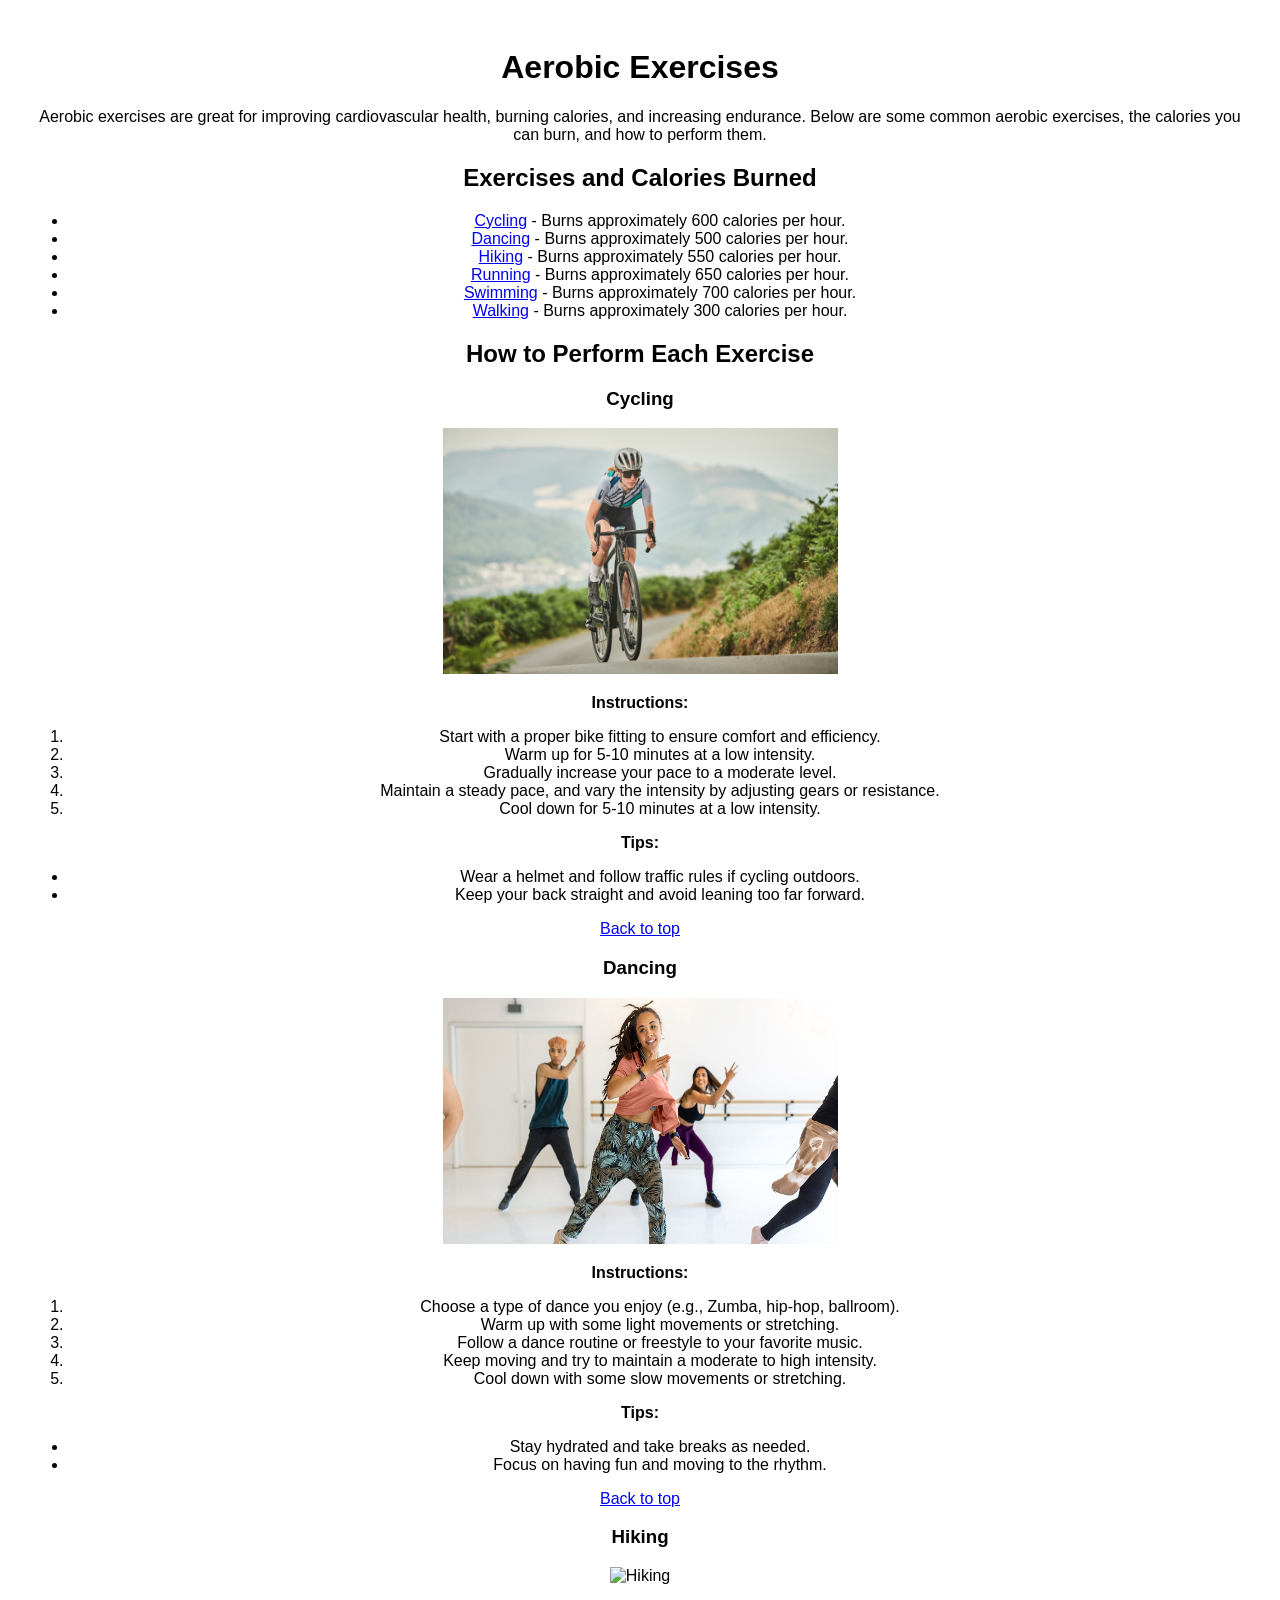
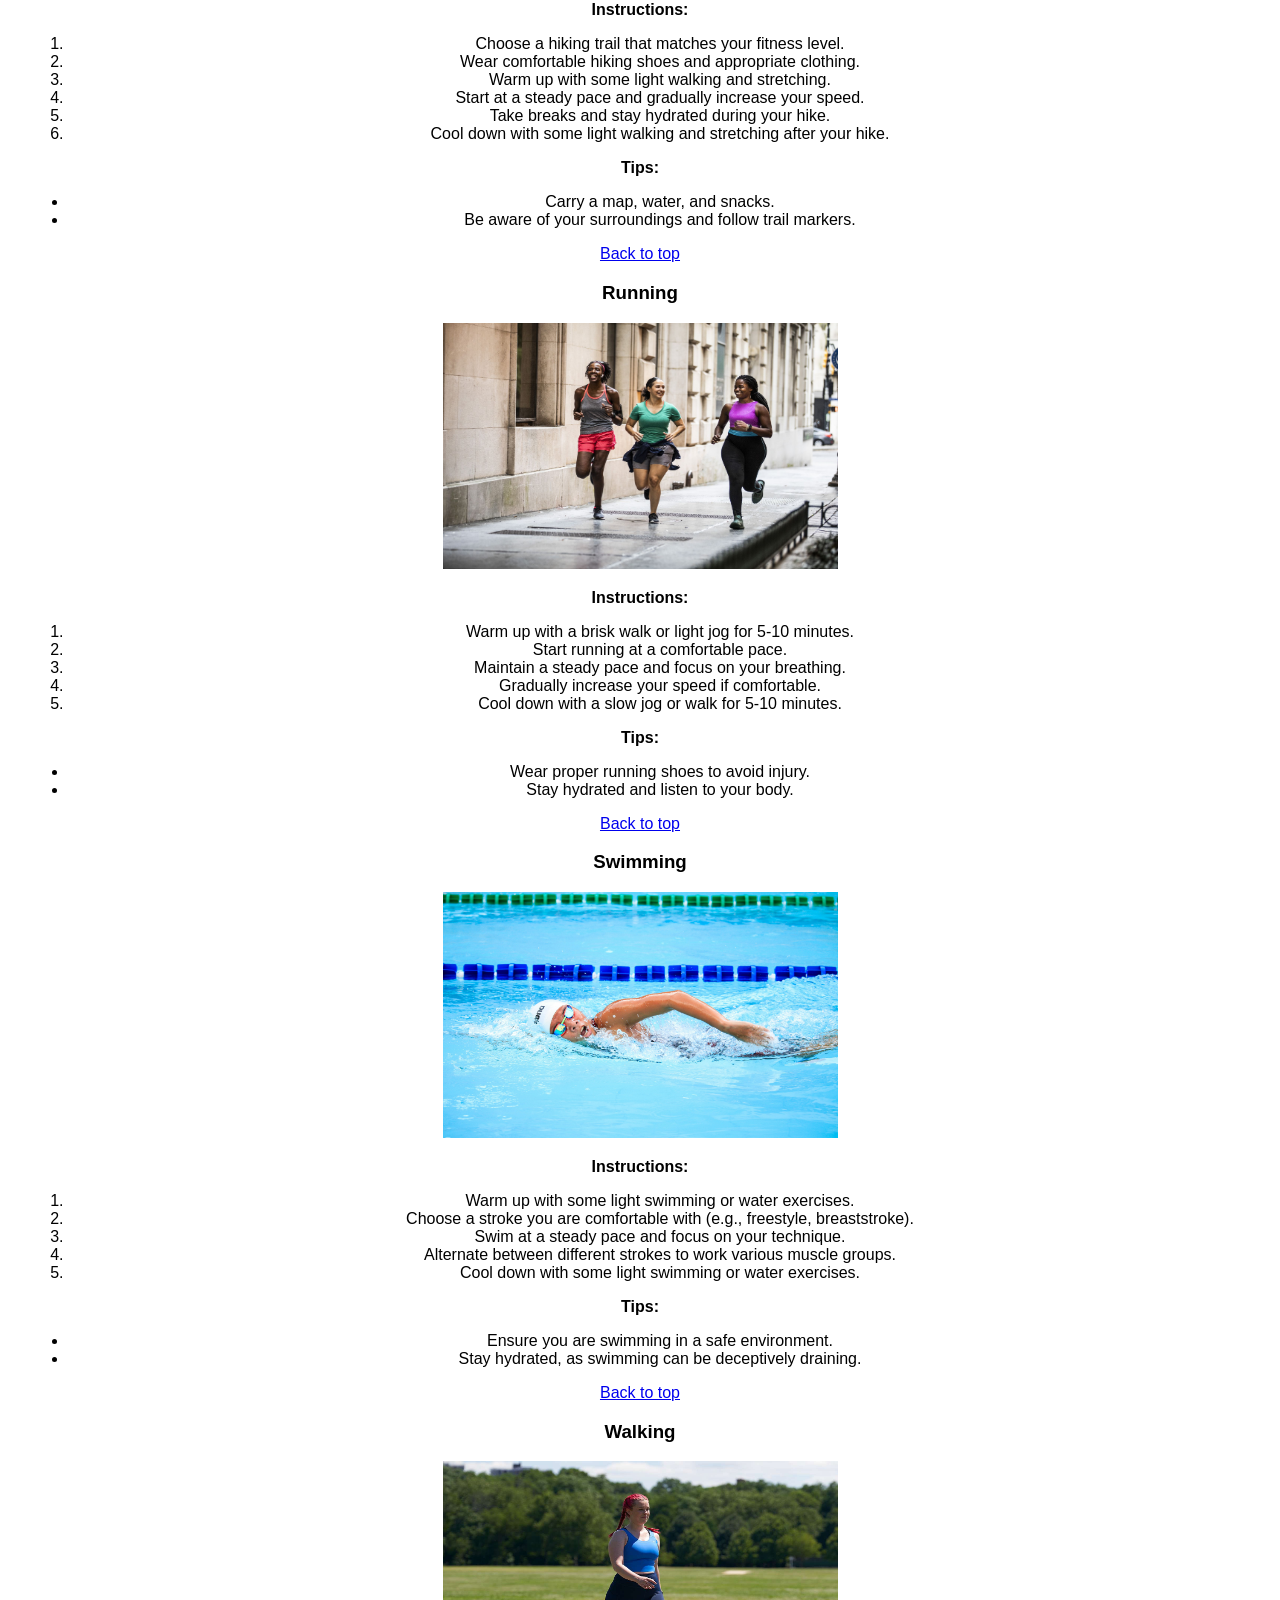
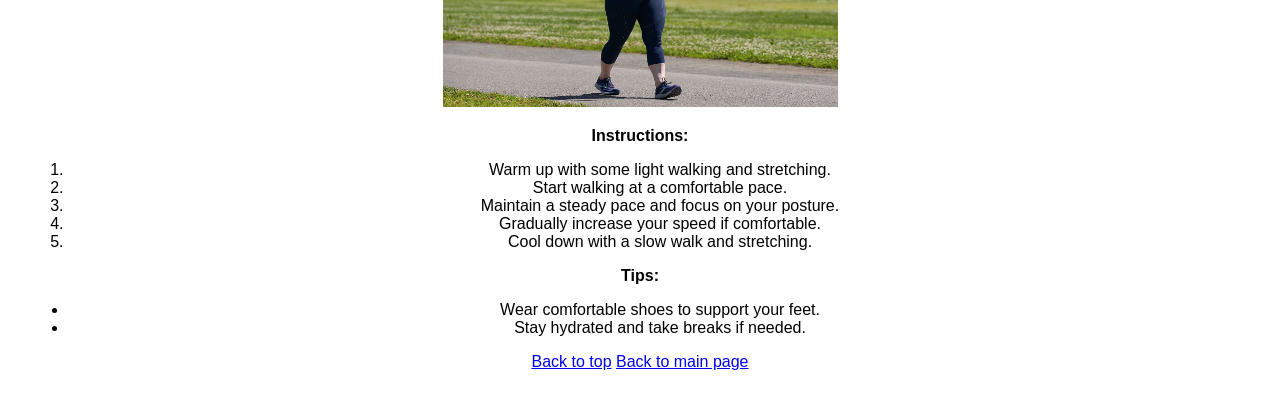
==== Aerobic website/Aerobic.html @ 2897b97c "Initial commit" ====
<!DOCTYPE html>
<html lang="en">
<head>
    <meta charset="UTF-8">
    <meta name="viewport" content="width=device-width, initial-scale=1.0">
    <title>Aerobic Exercises</title>
    <link rel="stylesheet" href="styles.css">
</head>
<body>
    <h1>Aerobic Exercises</h1>
    <p>Aerobic exercises are great for improving cardiovascular health, burning calories, and increasing endurance. Below are some common aerobic exercises, the calories you can burn, and how to perform them.</p>

    <h2>Exercises and Calories Burned</h2>
    <ul>
        <li><a href="#cycling">Cycling</a> - Burns approximately 600 calories per hour.</li>
        <li><a href="#dancing">Dancing</a> - Burns approximately 500 calories per hour.</li>
        <li><a href="#hiking">Hiking</a> - Burns approximately 550 calories per hour.</li>
        <li><a href="#running">Running</a> - Burns approximately 650 calories per hour.</li>
        <li><a href="#swimming">Swimming</a> - Burns approximately 700 calories per hour.</li>
        <li><a href="#walking">Walking</a> - Burns approximately 300 calories per hour.</li>
    </ul>

    <h2>How to Perform Each Exercise</h2>

    <h3 id="cycling">Cycling</h3>
    <img src="4qrW9mHjeDWK5hSFuTMkk3.jpg" alt="Cycling" width="395" height="246">
    <p>
        <strong>Instructions:</strong>
        <ol>
            <li>Start with a proper bike fitting to ensure comfort and efficiency.</li>
            <li>Warm up for 5-10 minutes at a low intensity.</li>
            <li>Gradually increase your pace to a moderate level.</li>
            <li>Maintain a steady pace, and vary the intensity by adjusting gears or resistance.</li>
            <li>Cool down for 5-10 minutes at a low intensity.</li>
        </ol>
        <strong>Tips:</strong>
        <ul>
            <li>Wear a helmet and follow traffic rules if cycling outdoors.</li>
            <li>Keep your back straight and avoid leaning too far forward.</li>
        </ul>
    </p>
    <a href="#top">Back to top</a>

    <h3 id="dancing">Dancing</h3>
    <img src="how-to-get-started-dance-workouts-1440x810.jpg" alt="Dancing" width="395" height="246">
    <p>
        <strong>Instructions:</strong>
        <ol>
            <li>Choose a type of dance you enjoy (e.g., Zumba, hip-hop, ballroom).</li>
            <li>Warm up with some light movements or stretching.</li>
            <li>Follow a dance routine or freestyle to your favorite music.</li>
            <li>Keep moving and try to maintain a moderate to high intensity.</li>
            <li>Cool down with some slow movements or stretching.</li>
        </ol>
        <strong>Tips:</strong>
        <ul>
            <li>Stay hydrated and take breaks as needed.</li>
            <li>Focus on having fun and moving to the rhythm.</li>
        </ul>
    </p>
    <a href="#top">Back to top</a>

    <h3 id="hiking">Hiking</h3>
    <img src="hiking.jpeg.webp" alt="Hiking" width="395" height="246">
    <p>
        <strong>Instructions:</strong>
        <ol>
            <li>Choose a hiking trail that matches your fitness level.</li>
            <li>Wear comfortable hiking shoes and appropriate clothing.</li>
            <li>Warm up with some light walking and stretching.</li>
            <li>Start at a steady pace and gradually increase your speed.</li>
            <li>Take breaks and stay hydrated during your hike.</li>
            <li>Cool down with some light walking and stretching after your hike.</li>
        </ol>
        <strong>Tips:</strong>
        <ul>
            <li>Carry a map, water, and snacks.</li>
            <li>Be aware of your surroundings and follow trail markers.</li>
        </ul>
    </p>
    <a href="#top">Back to top</a>

    <h3 id="running">Running</h3>
    <img src="gettyimages-1341854189-6540f8266a2ef.jpg" alt="Running" width="395" height="246">
    <p>
        <strong>Instructions:</strong>
        <ol>
            <li>Warm up with a brisk walk or light jog for 5-10 minutes.</li>
            <li>Start running at a comfortable pace.</li>
            <li>Maintain a steady pace and focus on your breathing.</li>
            <li>Gradually increase your speed if comfortable.</li>
            <li>Cool down with a slow jog or walk for 5-10 minutes.</li>
        </ol>
        <strong>Tips:</strong>
        <ul>
            <li>Wear proper running shoes to avoid injury.</li>
            <li>Stay hydrated and listen to your body.</li>
        </ul>
    </p>
    <a href="#top">Back to top</a>

    <h3 id="swimming">Swimming</h3>
    <img src="pexels-jim-de-ramos-395808-1263348.jpg" alt="Swimming" width="395" height="246">
    <p>
        <strong>Instructions:</strong>
        <ol>
            <li>Warm up with some light swimming or water exercises.</li>
            <li>Choose a stroke you are comfortable with (e.g., freestyle, breaststroke).</li>
            <li>Swim at a steady pace and focus on your technique.</li>
            <li>Alternate between different strokes to work various muscle groups.</li>
            <li>Cool down with some light swimming or water exercises.</li>
        </ol>
        <strong>Tips:</strong>
        <ul>
            <li>Ensure you are swimming in a safe environment.</li>
            <li>Stay hydrated, as swimming can be deceptively draining.</li>
        </ul>
    </p>
    <a href="#top">Back to top</a>

    <h3 id="walking">Walking</h3>
    <img src="how-much-walking-is-too-much-3975564-2237-9c1f6b10556445f28d8163b28b61291e.jpg" alt="Walking" width="395" height="246">
    <p>
        <strong>Instructions:</strong>
        <ol>
            <li>Warm up with some light walking and stretching.</li>
            <li>Start walking at a comfortable pace.</li>
            <li>Maintain a steady pace and focus on your posture.</li>
            <li>Gradually increase your speed if comfortable.</li>
            <li>Cool down with a slow walk and stretching.</li>
        </ol>
        <strong>Tips:</strong>
        <ul>
            <li>Wear comfortable shoes to support your feet.</li>
            <li>Stay hydrated and take breaks if needed.</li>
        </ul>
    </p>
    <a href="#top">Back to top</a>

    <a href="index.html">Back to main page</a>
</body>
</html>
---- Aerobic website/styles.css ----
body {
    font-family: Arial, sans-serif;
    text-align: center;
    padding: 20px;
  }
  
  button {
    padding: 10px 20px;
    margin: 10px;
    font-size: 16px;
    cursor: pointer;
  }
  
  #preferences {
    margin-bottom: 30px;
  }
  
  #recommendation {
    border-top: 1px solid #ccc;
    padding-top: 20px;
  }
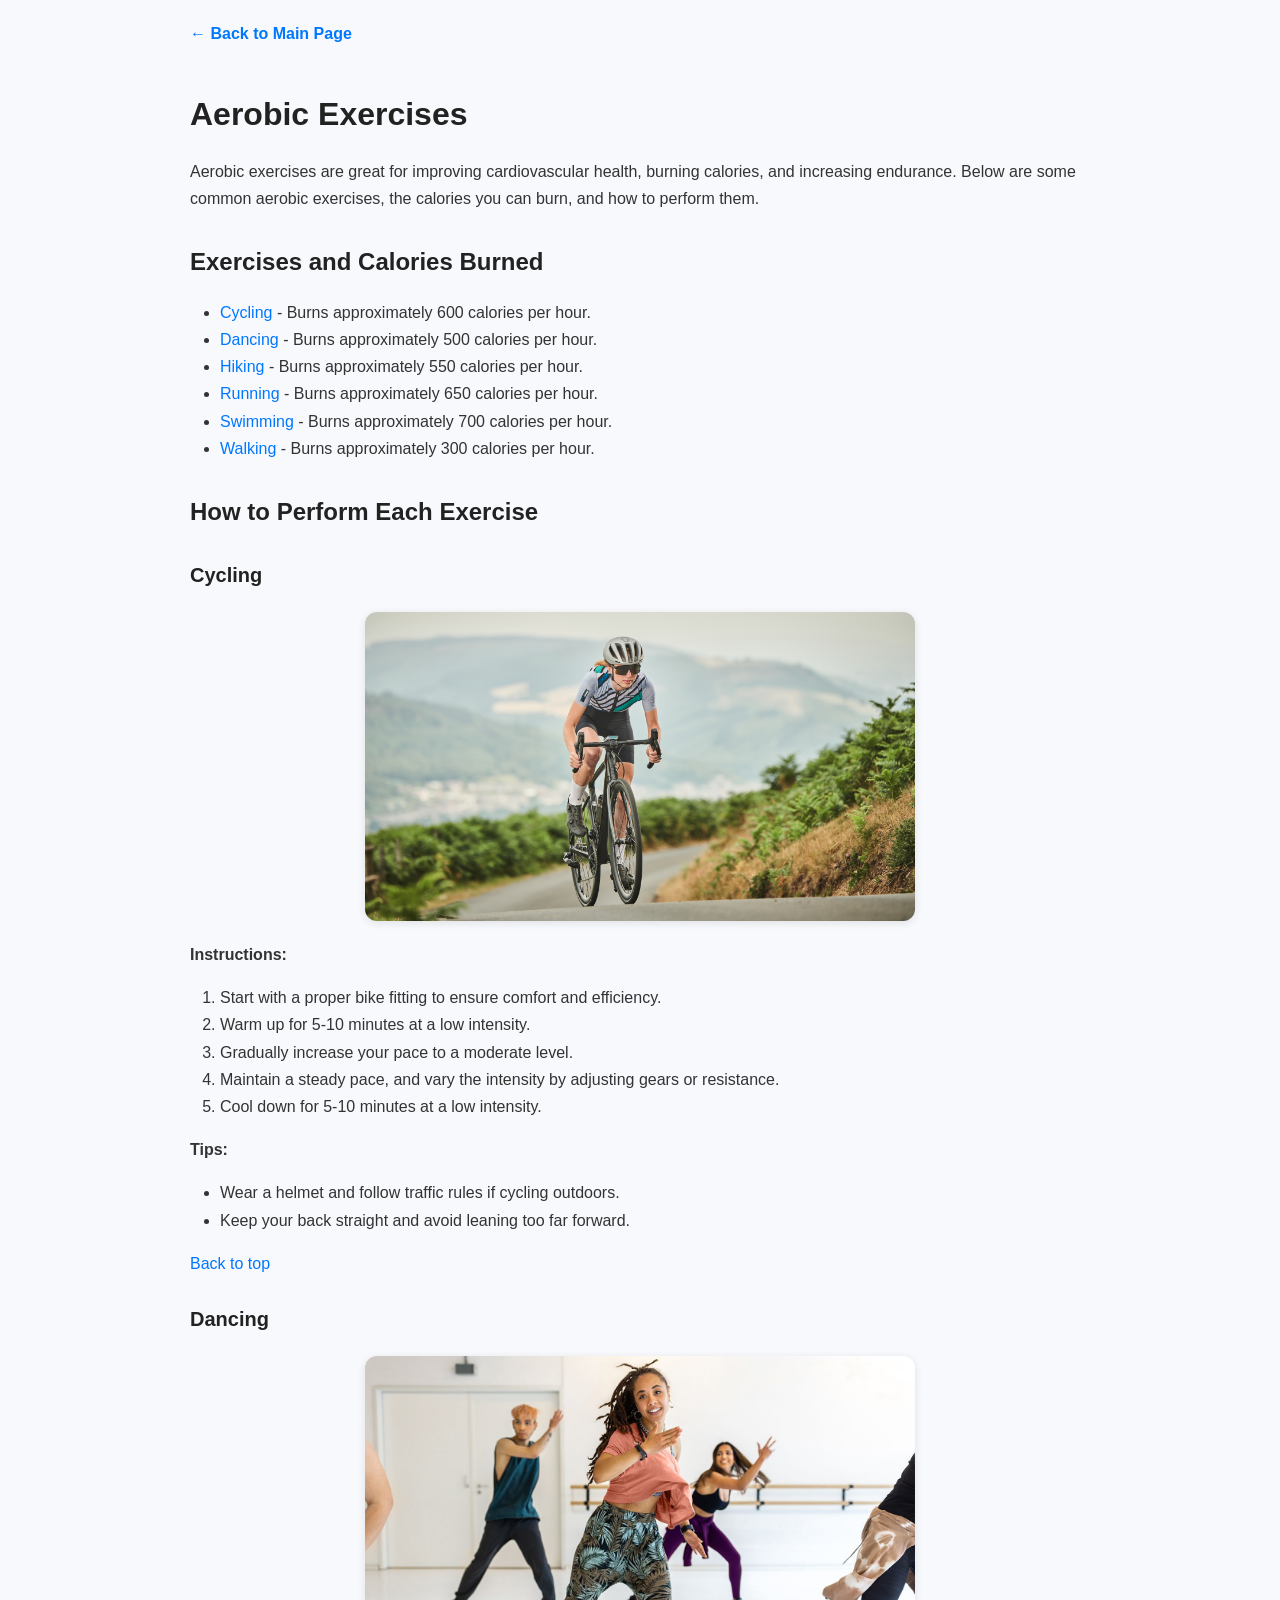
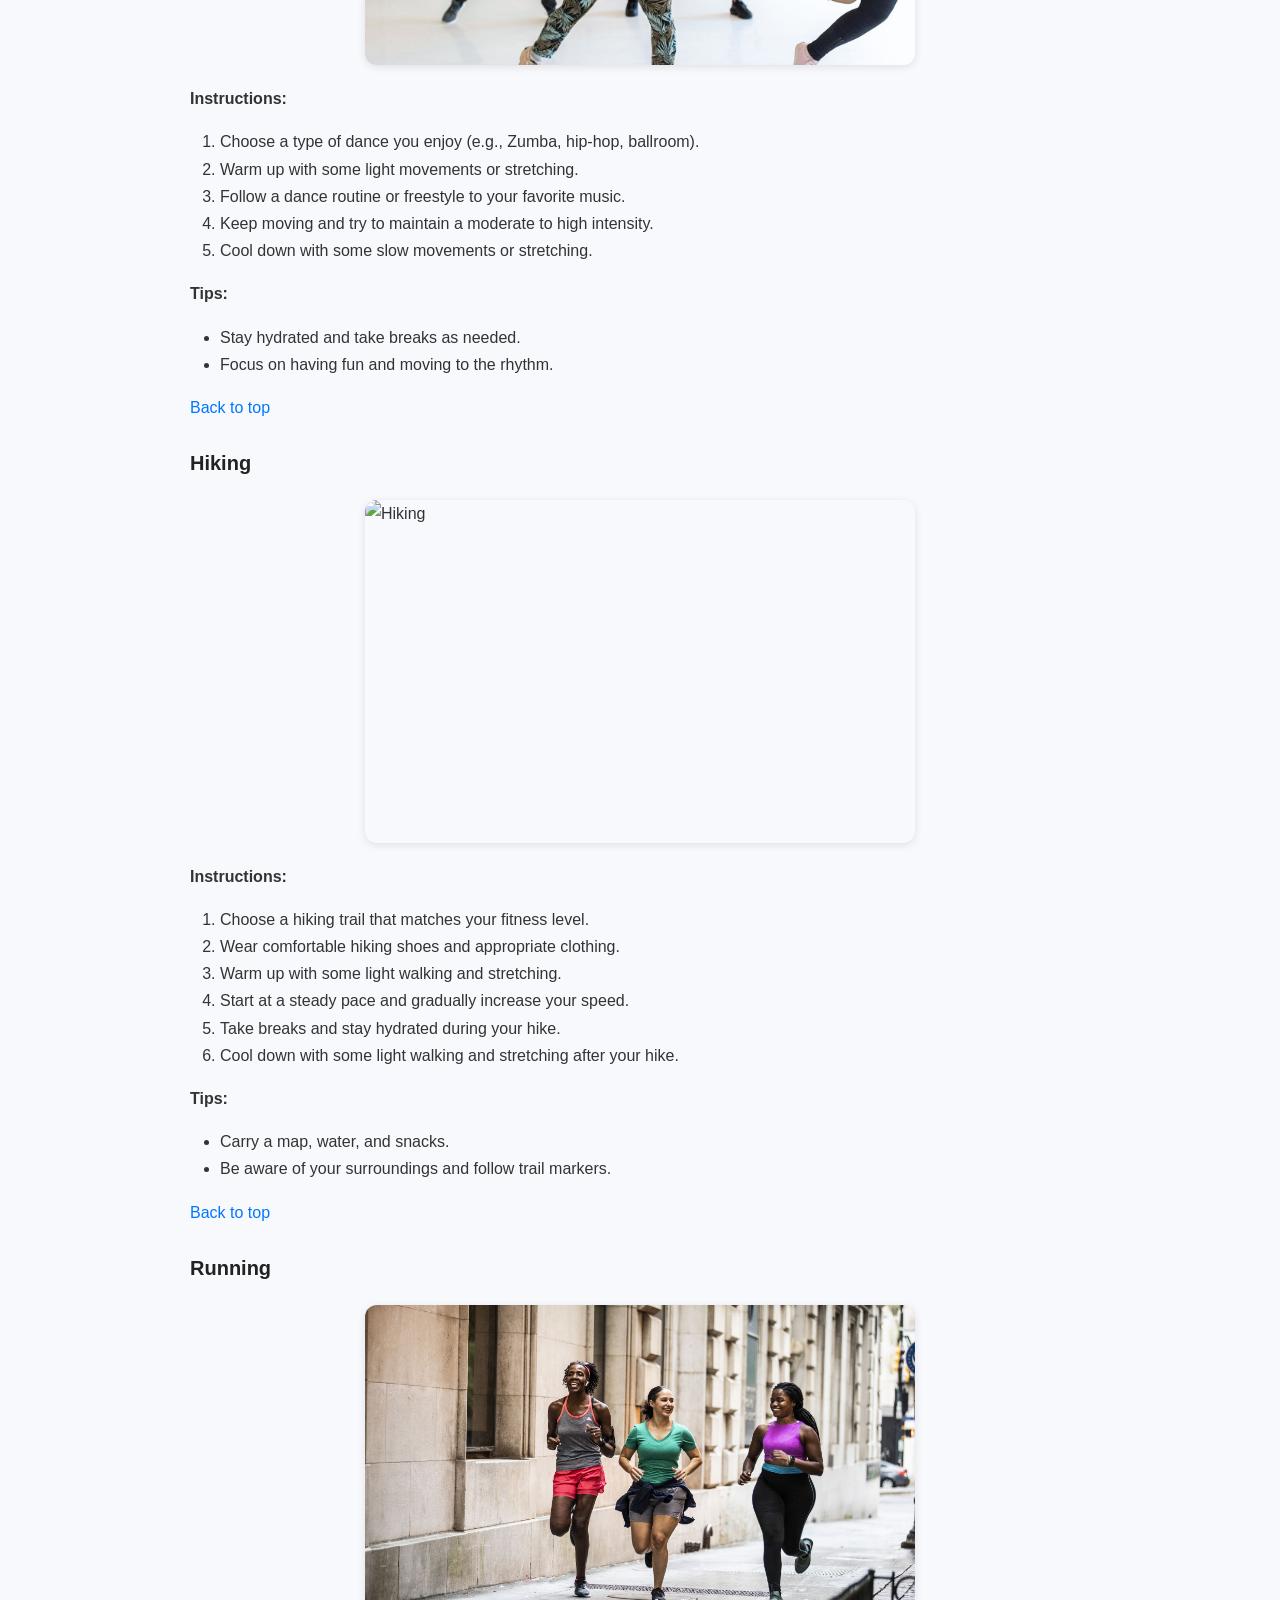
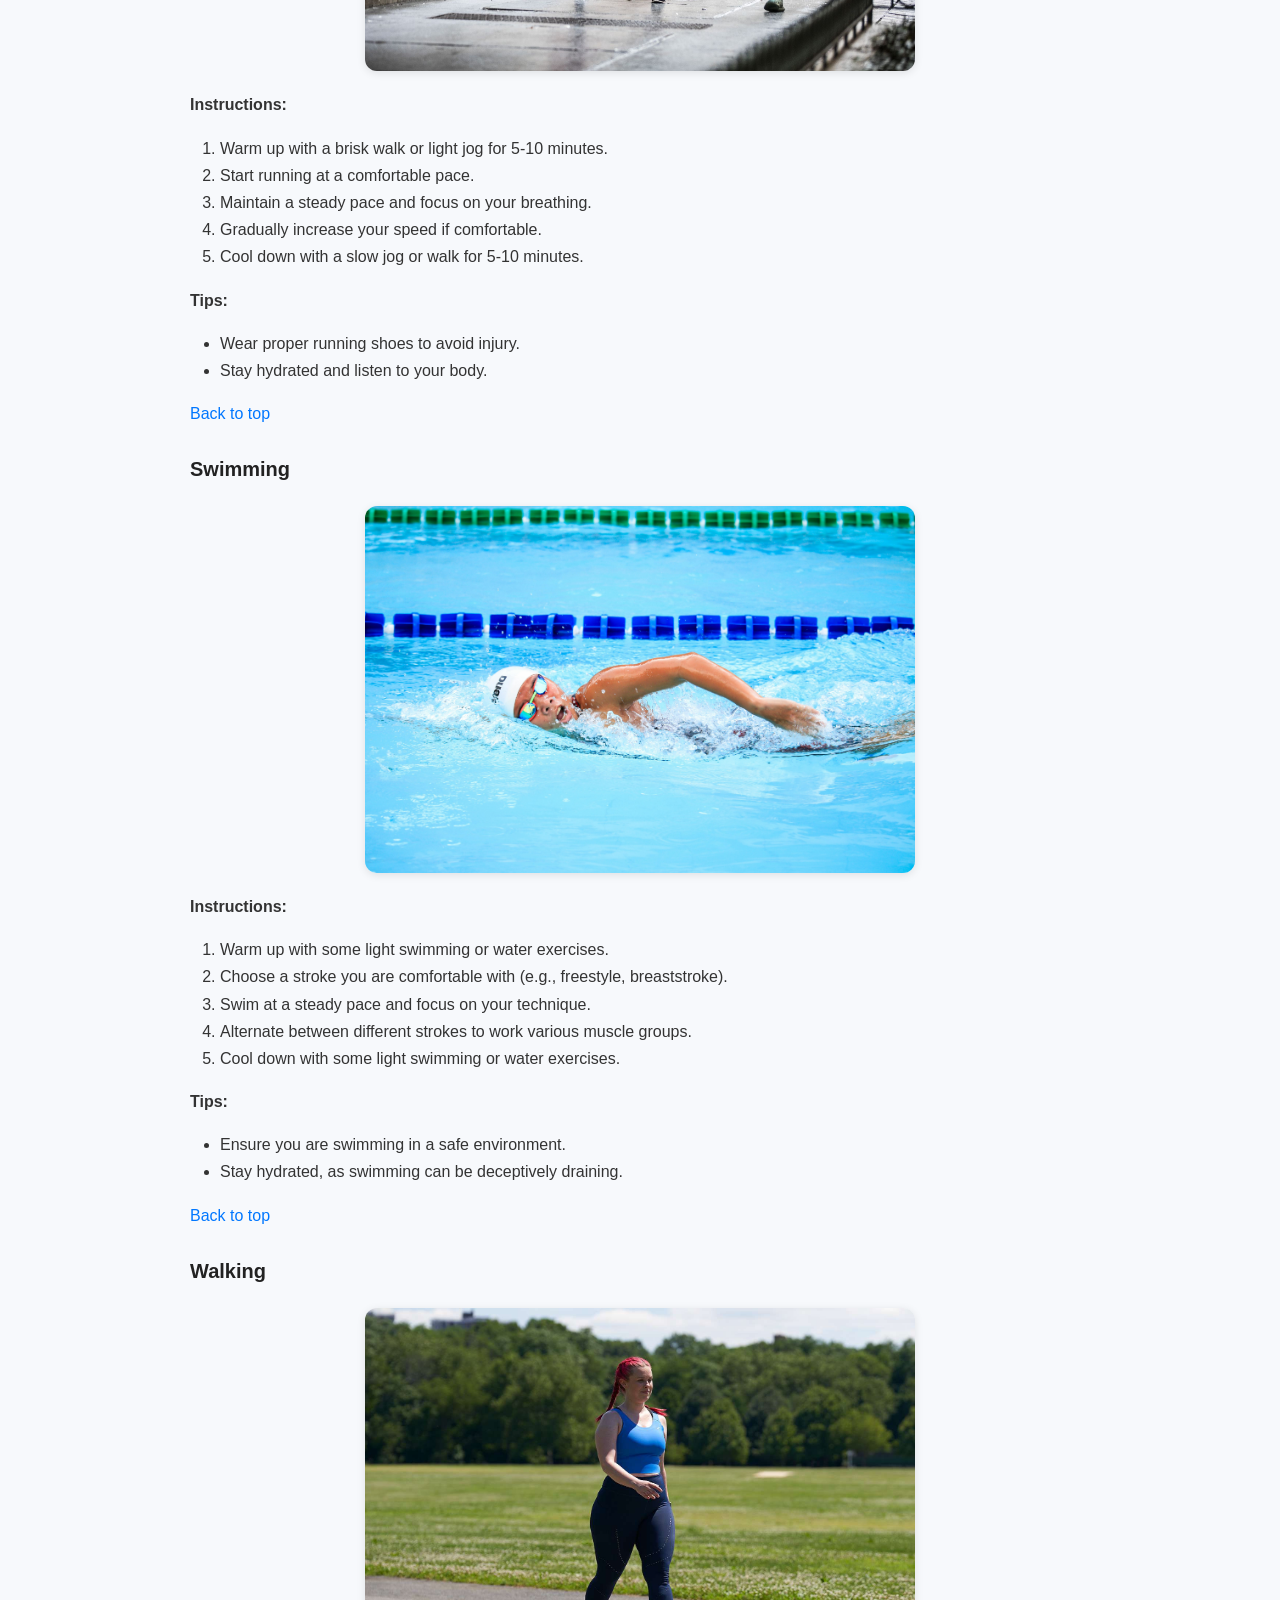
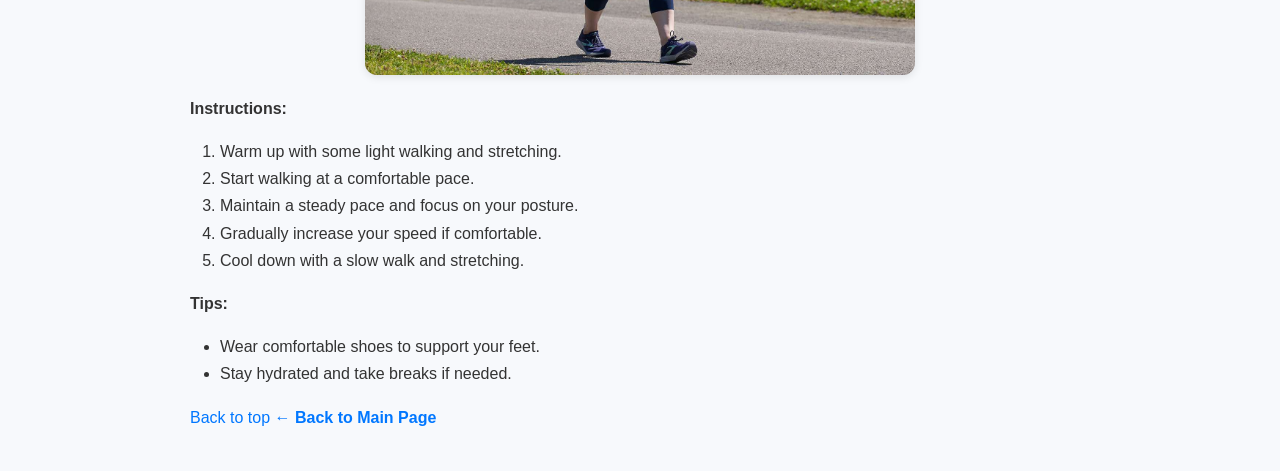
==== commit 0544b17f: "Restyle exercise pages and fix back-to-main links Links pointed at a local Live Server URL (127.0.0." ====
--- a/Aerobic website/Aerobic.html
+++ b/Aerobic website/Aerobic.html
@@ -7,6 +7,7 @@
     <link rel="stylesheet" href="styles.css">
 </head>
 <body>
+    <a href="../n2.html" class="back-link">← Back to Main Page</a>
     <h1>Aerobic Exercises</h1>
     <p>Aerobic exercises are great for improving cardiovascular health, burning calories, and increasing endurance. Below are some common aerobic exercises, the calories you can burn, and how to perform them.</p>
 
@@ -137,6 +138,7 @@
     </p>
     <a href="#top">Back to top</a>
 
-    <a href="index.html">Back to main page</a>
+    <a href="../n2.html" class="back-link">← Back to Main Page</a>
 </body>
 </html>
+
--- a/Aerobic website/styles.css
+++ b/Aerobic website/styles.css
@@ -1,22 +1,65 @@
-  body {
-    font-family: Arial, sans-serif;
-    text-align: center;
-    padding: 20px;
-  }
-  
-  button {
-    padding: 10px 20px;
-    margin: 10px;
-    font-size: 16px;
-    cursor: pointer;
-  }
-  
-  #preferences {
-    margin-bottom: 30px;
-  }
-  
-  #recommendation {
-    border-top: 1px solid #ccc;
-    padding-top: 20px;
-  }
-  +body {
+  font-family: 'Segoe UI', Tahoma, Geneva, Verdana, sans-serif;
+  background-color: #f7f9fc;
+  color: #333;
+  padding: 20px;
+  line-height: 1.7;
+  max-width: 900px;
+  margin: auto;
+}
+
+h1, h2, h3 {
+  color: #222;
+  margin-bottom: 10px;
+}
+
+h1 {
+  font-size: 32px;
+  margin-top: 20px;
+}
+
+h2 {
+  font-size: 24px;
+  margin-top: 30px;
+}
+
+h3 {
+  font-size: 20px;
+  margin-top: 25px;
+}
+
+ul, ol {
+  text-align: left;
+  padding-left: 30px;
+}
+
+a {
+  color: #0077ff;
+  text-decoration: none;
+}
+
+a:hover {
+  text-decoration: underline;
+}
+
+img {
+  width: 100%;
+  max-width: 550px;
+  height: auto;
+  display: block;
+  margin: 20px auto;
+  border-radius: 12px;
+  box-shadow: 0 2px 8px rgba(0,0,0,0.1);
+}
+
+.back-link {
+  display: inline-block;
+  margin-bottom: 20px;
+  font-weight: bold;
+  color: #0077ff;
+  text-decoration: none;
+}
+
+.back-link:hover {
+  text-decoration: underline;
+}
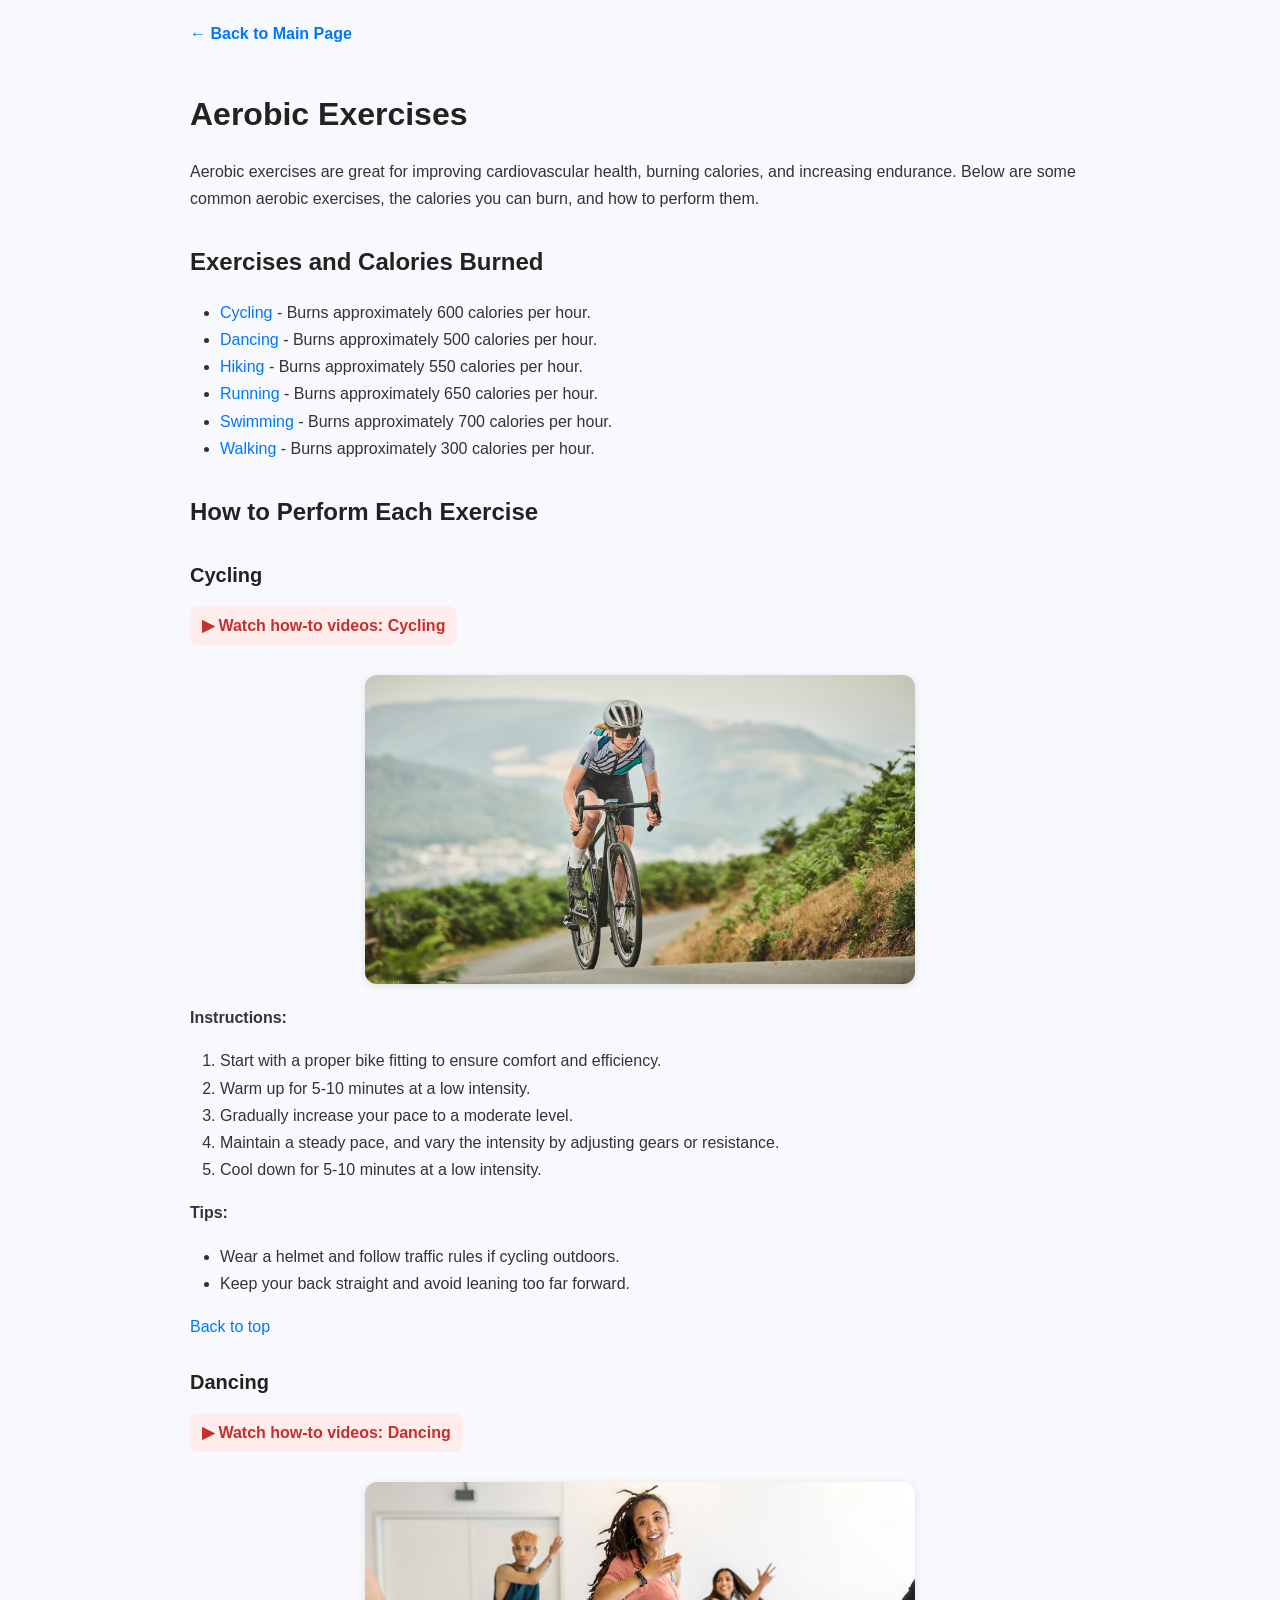
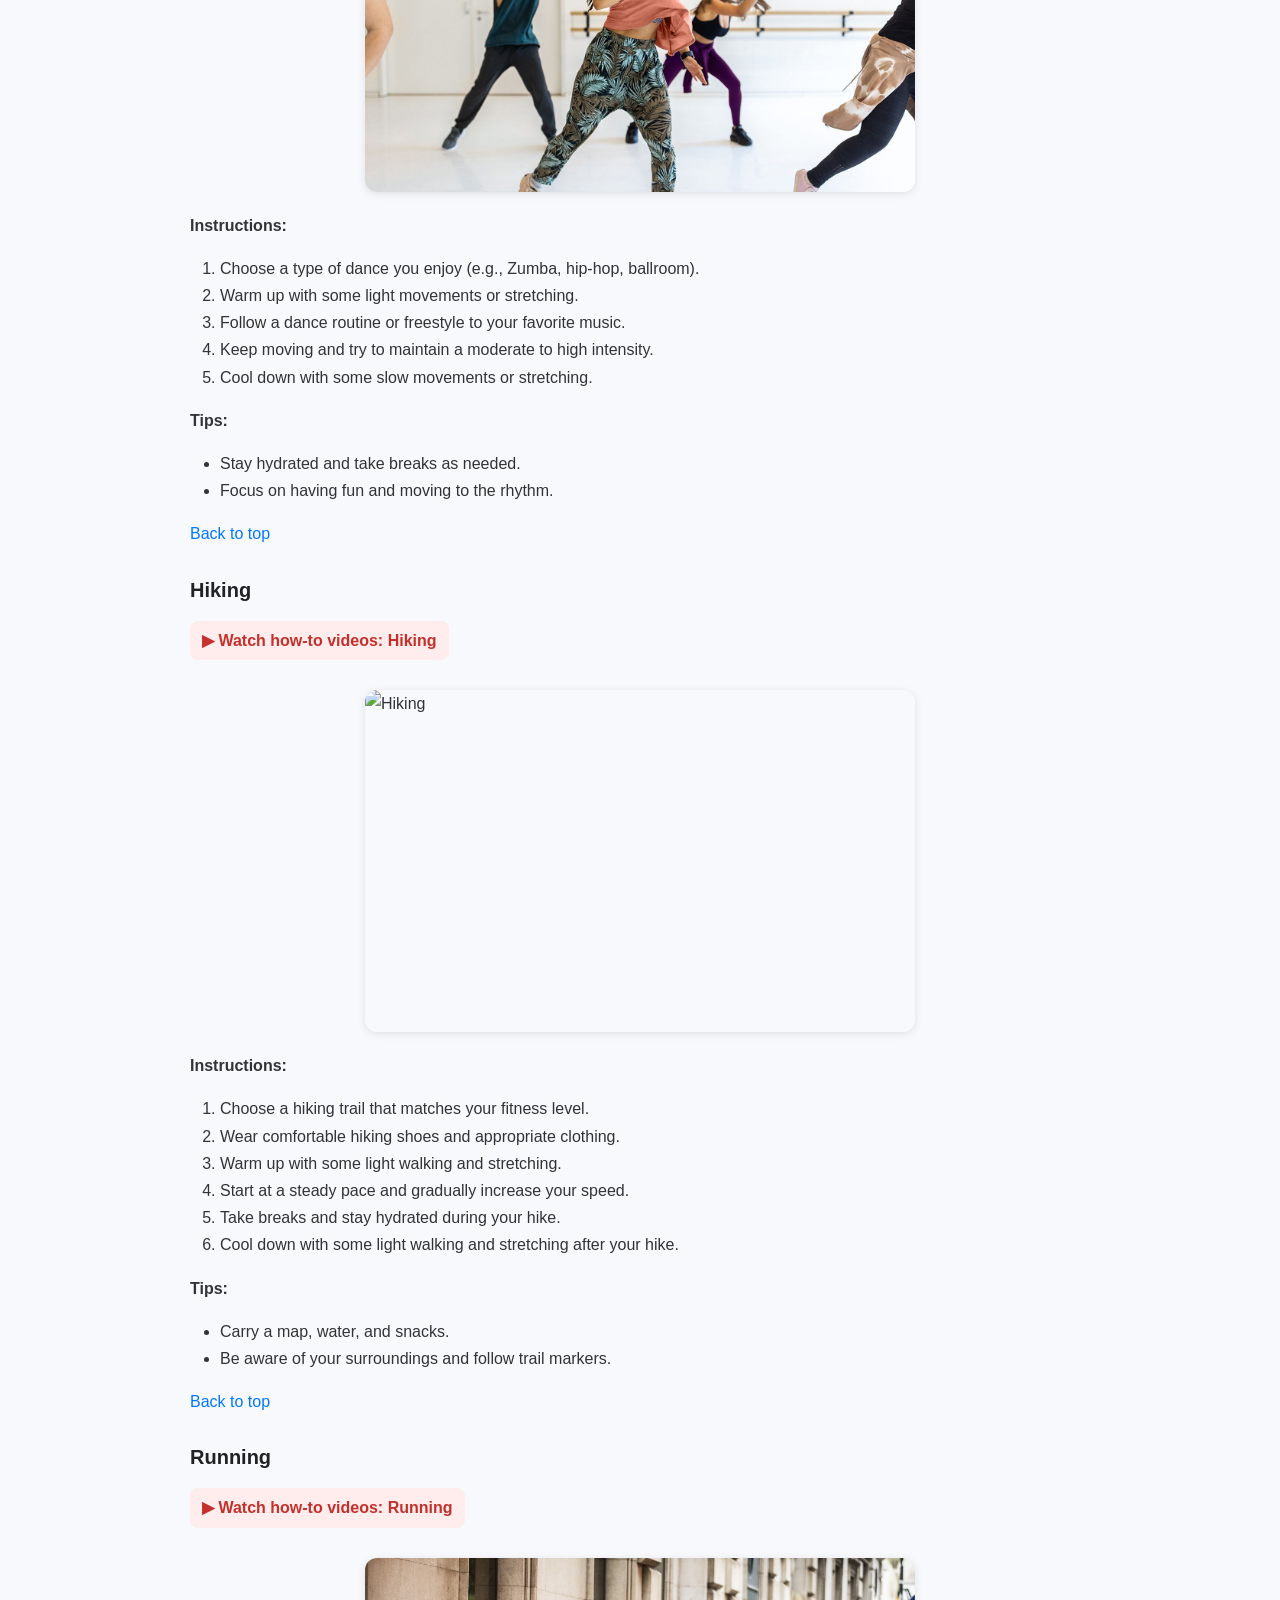
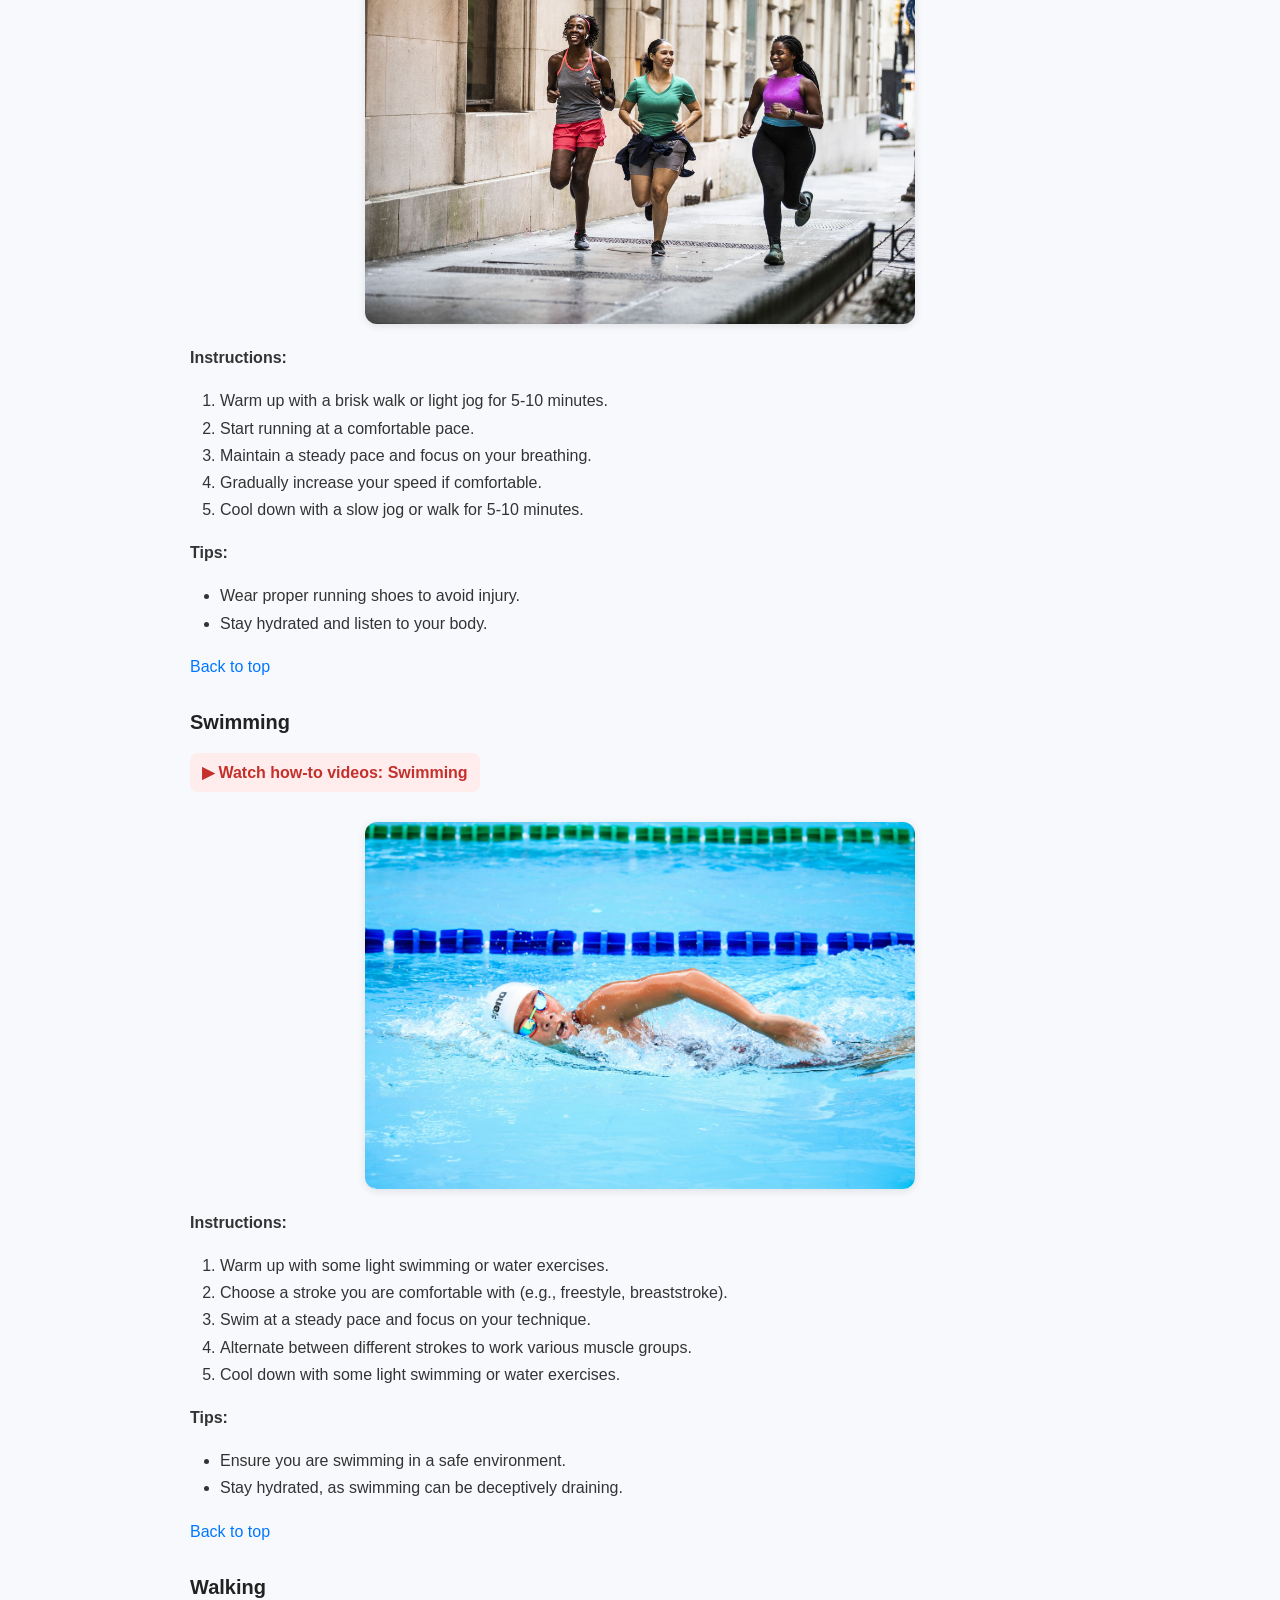
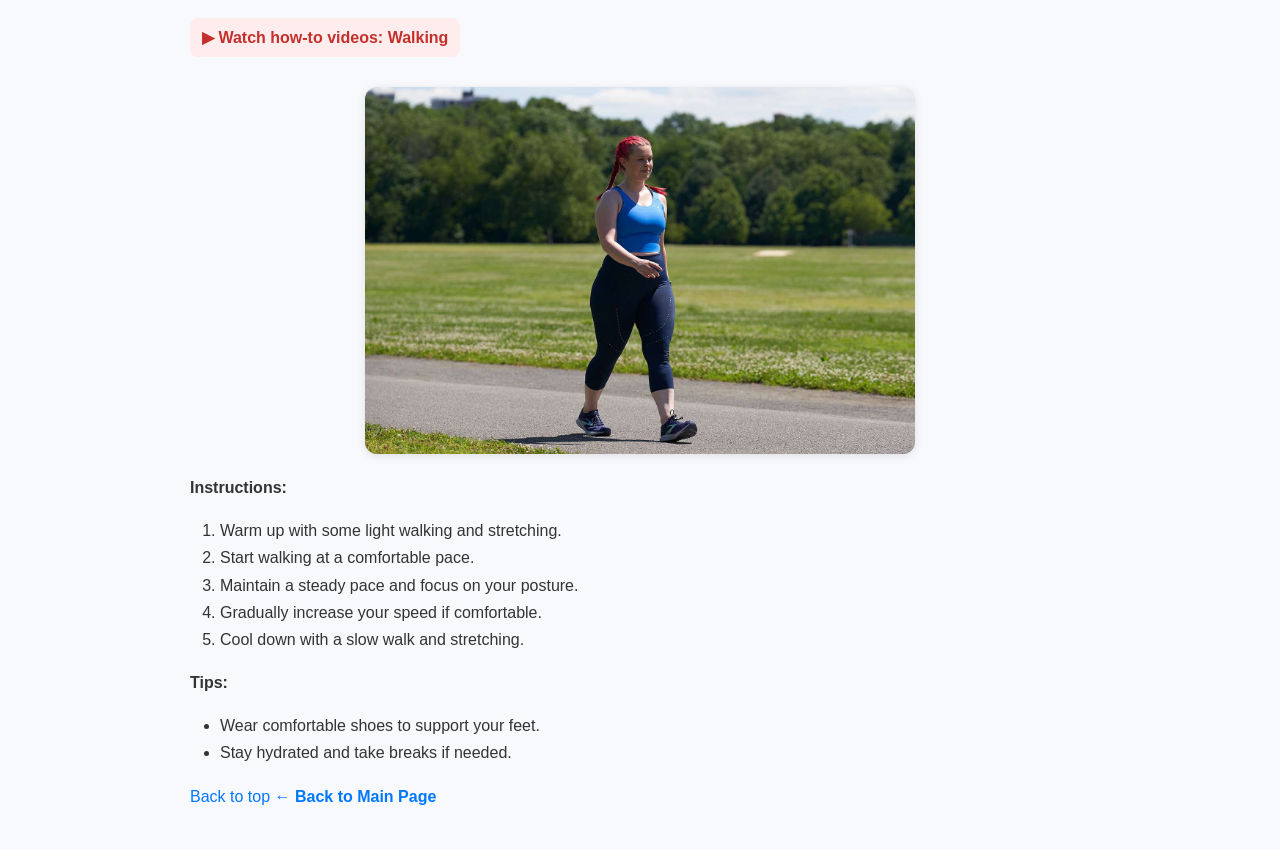
==== commit bedaa413: "Add how-to video links to every exercise Each exercise links to a YouTube search for beginner techni" ====
--- a/Aerobic website/Aerobic.html
+++ b/Aerobic website/Aerobic.html
@@ -24,6 +24,7 @@
     <h2>How to Perform Each Exercise</h2>
 
     <h3 id="cycling">Cycling</h3>
+    <a class="video-link" href="https://www.youtube.com/results?search_query=cycling+technique+for+beginners" target="_blank" rel="noopener">▶ Watch how-to videos: Cycling</a>
     <img src="4qrW9mHjeDWK5hSFuTMkk3.jpg" alt="Cycling" width="395" height="246">
     <p>
         <strong>Instructions:</strong>
@@ -43,6 +44,7 @@
     <a href="#top">Back to top</a>
 
     <h3 id="dancing">Dancing</h3>
+    <a class="video-link" href="https://www.youtube.com/results?search_query=cardio+dance+workout+for+beginners" target="_blank" rel="noopener">▶ Watch how-to videos: Dancing</a>
     <img src="how-to-get-started-dance-workouts-1440x810.jpg" alt="Dancing" width="395" height="246">
     <p>
         <strong>Instructions:</strong>
@@ -62,6 +64,7 @@
     <a href="#top">Back to top</a>
 
     <h3 id="hiking">Hiking</h3>
+    <a class="video-link" href="https://www.youtube.com/results?search_query=hiking+tips+for+beginners" target="_blank" rel="noopener">▶ Watch how-to videos: Hiking</a>
     <img src="hiking.jpeg.webp" alt="Hiking" width="395" height="246">
     <p>
         <strong>Instructions:</strong>
@@ -82,6 +85,7 @@
     <a href="#top">Back to top</a>
 
     <h3 id="running">Running</h3>
+    <a class="video-link" href="https://www.youtube.com/results?search_query=running+form+for+beginners" target="_blank" rel="noopener">▶ Watch how-to videos: Running</a>
     <img src="gettyimages-1341854189-6540f8266a2ef.jpg" alt="Running" width="395" height="246">
     <p>
         <strong>Instructions:</strong>
@@ -101,6 +105,7 @@
     <a href="#top">Back to top</a>
 
     <h3 id="swimming">Swimming</h3>
+    <a class="video-link" href="https://www.youtube.com/results?search_query=swimming+technique+for+beginners" target="_blank" rel="noopener">▶ Watch how-to videos: Swimming</a>
     <img src="pexels-jim-de-ramos-395808-1263348.jpg" alt="Swimming" width="395" height="246">
     <p>
         <strong>Instructions:</strong>
@@ -120,6 +125,7 @@
     <a href="#top">Back to top</a>
 
     <h3 id="walking">Walking</h3>
+    <a class="video-link" href="https://www.youtube.com/results?search_query=brisk+walking+workout+proper+form" target="_blank" rel="noopener">▶ Watch how-to videos: Walking</a>
     <img src="how-much-walking-is-too-much-3975564-2237-9c1f6b10556445f28d8163b28b61291e.jpg" alt="Walking" width="395" height="246">
     <p>
         <strong>Instructions:</strong>
--- a/Aerobic website/styles.css
+++ b/Aerobic website/styles.css
@@ -63,3 +63,18 @@
 .back-link:hover {
   text-decoration: underline;
 }
+
+/* "Watch how-to videos" link under each exercise (opens YouTube search in a new tab) */
+.video-link {
+  display: inline-block;
+  margin: 4px 0 10px;
+  padding: 6px 12px;
+  background: #ffecec;
+  color: #c4302b;
+  border-radius: 8px;
+  font-weight: 600;
+  text-decoration: none;
+}
+.video-link:hover {
+  background: #ffd9d9;
+}
